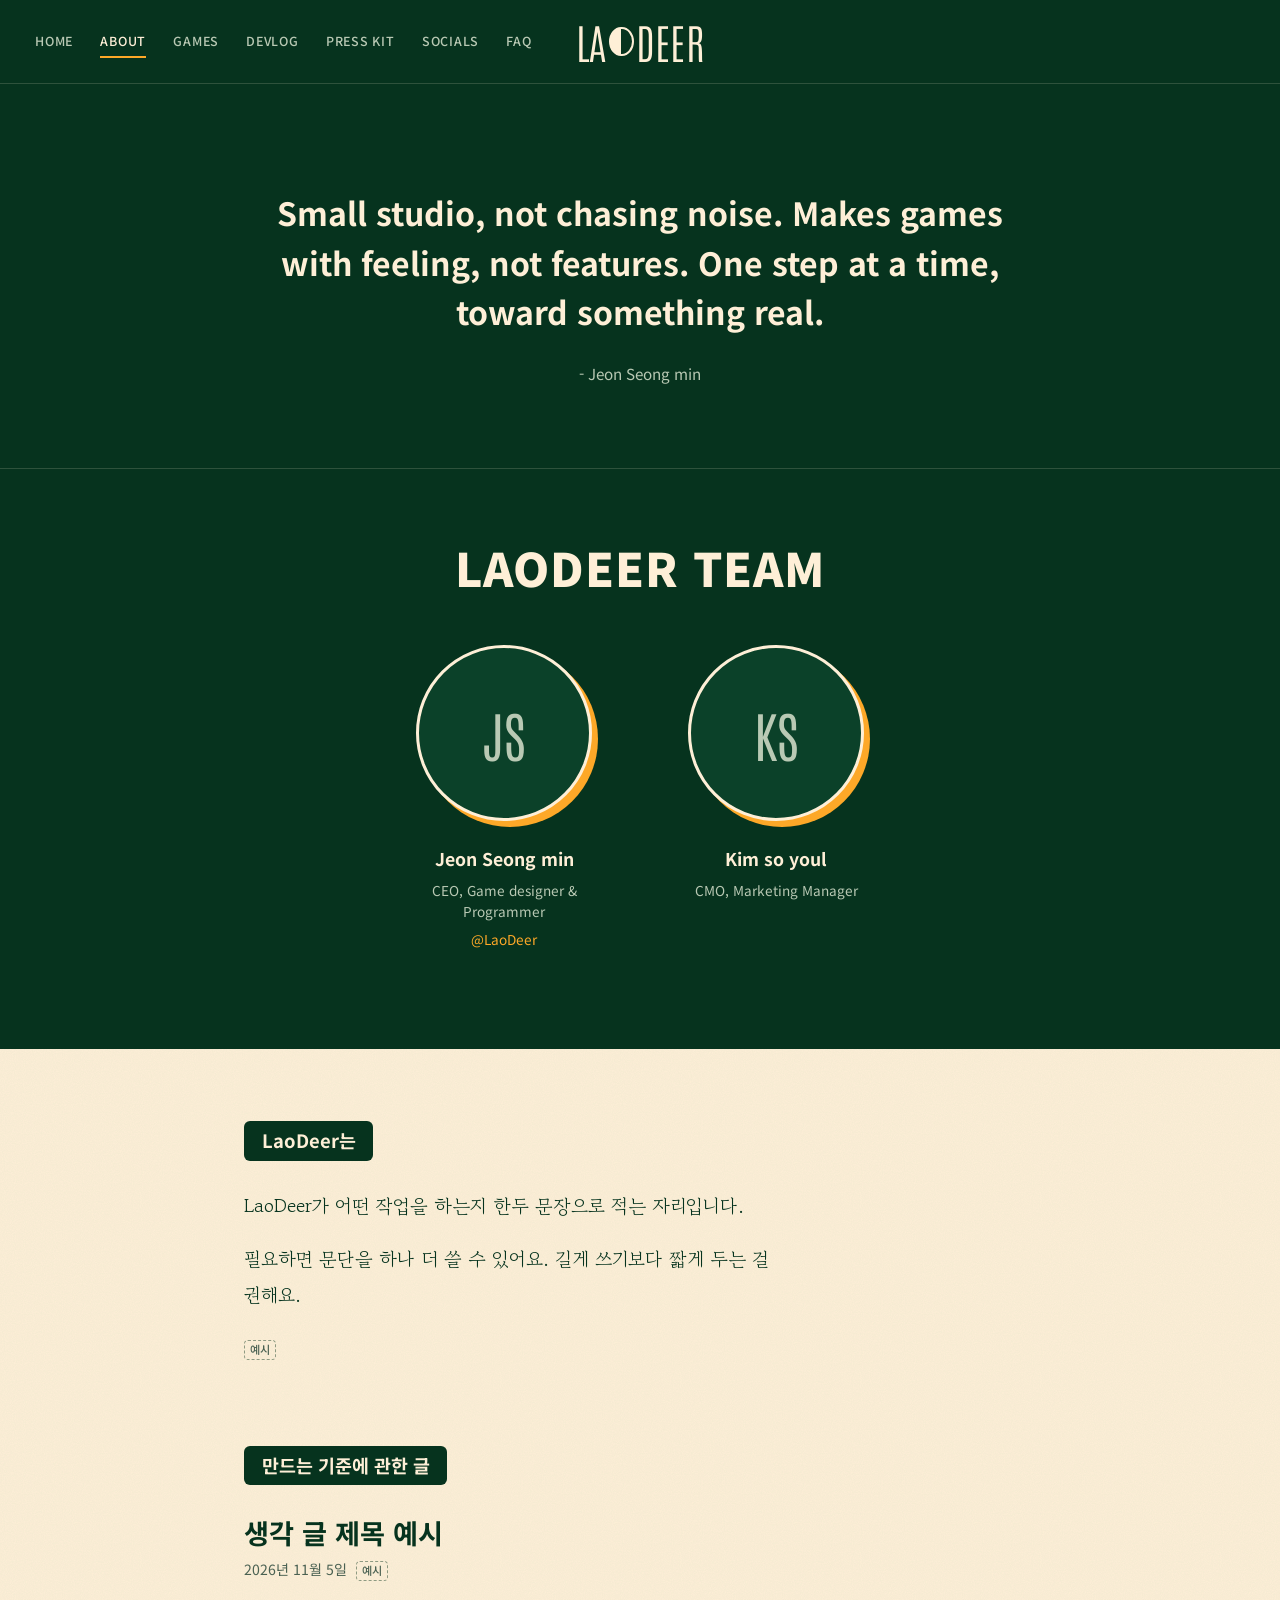
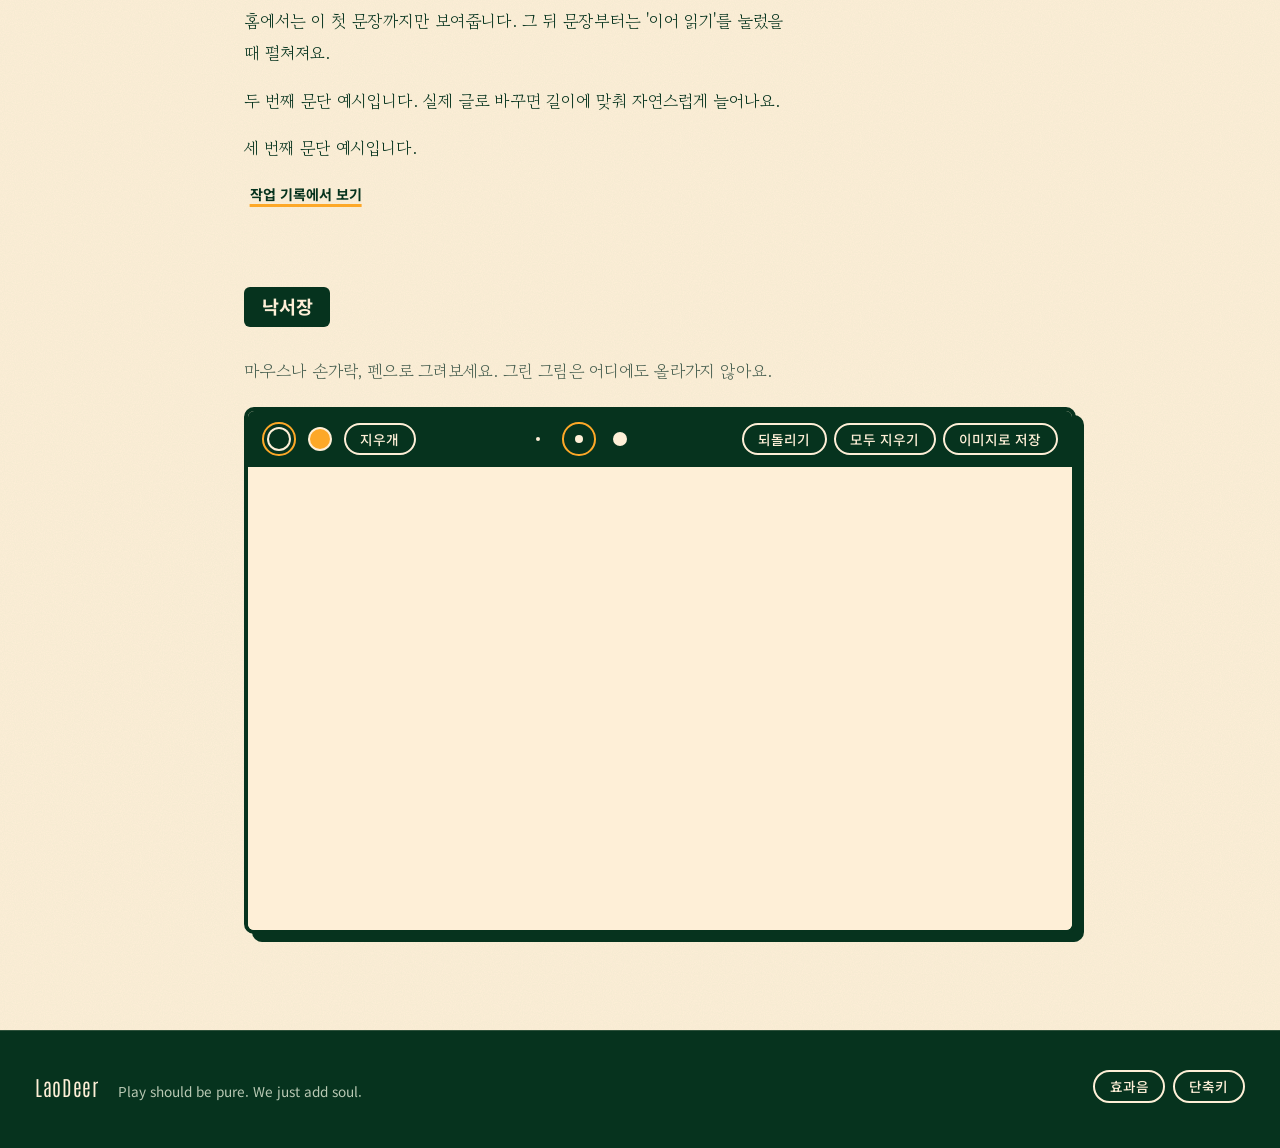
==== about.html @ e7ac34f8 "LaoDeer 사이트 첫 공개 원래 사이트 구조(HOME, ABOUT, GAMES, DEVLOG, PRESS KIT, SOCIALS, FAQ)와 관리 화면(admin.html)을 " ====
<!doctype html>
<html lang="ko">
<head>
  <meta charset="utf-8">
  <meta name="viewport" content="width=device-width, initial-scale=1">
  <title>ABOUT | LaoDeer</title>
  <meta name="description" content="인디게임 스튜디오 LaoDeer. Play should be pure. We just add soul.">
  <meta name="theme-color" content="#06331E">
  <link rel="preconnect" href="https://fonts.googleapis.com">
  <link rel="preconnect" href="https://fonts.gstatic.com" crossorigin>
  <link href="https://fonts.googleapis.com/css2?family=Antonio:wght@200;300&family=Gowun+Batang:wght@400;700&family=Noto+Sans+KR:wght@400;500;700;900&display=swap" rel="stylesheet">
  <link rel="icon" href="assets/favicon.svg" type="image/svg+xml">
  <link rel="stylesheet" href="assets/css/style.css">
</head>
<body data-page="about">
  <a class="skip" href="#main">본문으로 건너뛰기</a>
  <div id="header"></div>
  <main id="main"></main>
  <div id="footer"></div>

  <script src="data/studio.js"></script>
  <script src="data/games.js"></script>
  <script src="data/records.js"></script>
  <script src="assets/js/site.js"></script>
  <script src="assets/js/fx.js"></script>
</body>
</html>
---- assets/css/style.css ----
/*
  LaoDeer
  원래 사이트(laodeer.qshop.ai)의 뼈대: 왼쪽 메뉴, 가운데 로고, 화면 가득한 흐린 게임 장면과 슬로건,
  그 아래 OUR GAMES 세 칸. 어두운 바탕은 팀 색의 초록, 읽는 글은 크림 종이 위에.

  팀 색 세 가지만 씁니다.
    --green  #06331E  어두운 바탕(머리, 첫 화면, 게임), 글씨, 액자
    --amber  #FDA828  유일한 포인트색. 크림 위에서는 글자색으로 쓰지 않음
    --cream  #FEEFD7  종이, 어두운 바탕 위의 글씨
*/
:root {
  --green: #06331E;
  --green-deep: #032015;  /* 초록을 더 어둡게: 첫 화면 아래쪽 그늘 */
  --amber: #FDA828;
  --cream: #FEEFD7;

  --cream-deep: #F6DFB8;
  --ink: var(--green);
  --ink-soft: #4A6152;
  --ink-faint: #8E9A82;
  --line: rgba(6, 51, 30, .16);
  --on-green: var(--cream);
  --on-green-soft: #B9C9B4;
  --on-green-line: rgba(254, 239, 215, .16);

  --display: "Noto Sans KR", "Apple SD Gothic Neo", "Malgun Gothic", sans-serif;
  --serif: "Gowun Batang", "Nanum Myeongjo", serif;
  --logo: "Antonio", "Arial Narrow", sans-serif;

  --margin: 7.5rem;
  --gap: 3rem;
  --text: 35rem;
  --plate: 60rem;
  --wrap: calc(var(--margin) + var(--gap) + var(--plate));
  --side: max(2rem, calc((100% - var(--wrap)) / 2));
  --frame: 4px;
  --radius: 10px;
  --head-h: 5.25rem;
}

*, *::before, *::after { box-sizing: border-box; }
html { -webkit-text-size-adjust: 100%; scroll-padding-top: 1rem; }

body {
  margin: 0;
  background-color: var(--cream);
  background-image: url("data:image/svg+xml,%3Csvg xmlns='http://www.w3.org/2000/svg' width='180' height='180'%3E%3Cfilter id='n'%3E%3CfeTurbulence type='fractalNoise' baseFrequency='.9' numOctaves='2' stitchTiles='stitch'/%3E%3CfeColorMatrix values='0 0 0 0 0.02 0 0 0 0 0.2 0 0 0 0 0.12 0 0 0 .05 0'/%3E%3C/filter%3E%3Crect width='100%25' height='100%25' filter='url(%23n)'/%3E%3C/svg%3E");
  color: var(--ink);
  font-family: var(--serif);
  font-size: 1.0625rem;
  line-height: 1.9;
  word-break: keep-all;
  overflow-wrap: break-word;
  -webkit-font-smoothing: antialiased;
}

img { display: block; }
a { color: inherit; text-decoration-color: var(--amber); text-decoration-thickness: 3px; text-underline-offset: .3em; }
a:hover { text-decoration-color: currentColor; }
:focus-visible { outline: 3px solid var(--amber); outline-offset: 3px; border-radius: 3px; }
button { font: inherit; color: inherit; background: none; border: 0; padding: 0; cursor: pointer; }
p { margin: 0 0 .9em; }
p:last-child { margin-bottom: 0; }
.sr { position: absolute; width: 1px; height: 1px; overflow: hidden; clip: rect(0 0 0 0); white-space: nowrap; }

.skip { position: absolute; left: 1rem; top: -3rem; z-index: 80; background: var(--amber); color: var(--green); padding: .4rem .8rem; font-family: var(--display); }
.skip:focus { top: 1rem; }

.dark { background: var(--green); color: var(--on-green); }

/* ---------- 머리: 왼쪽 메뉴, 가운데 로고 ---------- */

header.site {
  position: relative;
  z-index: 40;
  display: grid;
  grid-template-columns: 1fr auto 1fr;
  align-items: center;
  height: var(--head-h);
  padding: 0 2.2rem;
  background: var(--green);
  color: var(--on-green);
  border-bottom: 1px solid var(--on-green-line);
}
.site-nav { display: flex; gap: 1.7rem; font-family: var(--display); font-size: .78rem; font-weight: 500; letter-spacing: .06em; }
.site-nav a { color: var(--on-green-soft); text-decoration: none; padding: .3rem 0; }
.site-nav a:hover { color: var(--cream); }
.site-nav a[aria-current="page"] { color: var(--cream); box-shadow: inset 0 -2px 0 var(--amber); }

.mark {
  grid-column: 2;
  display: inline-flex;
  align-items: center;
  font-family: var(--logo);
  font-weight: 200;
  font-size: 2.6rem;
  line-height: 1;
  letter-spacing: .01em;
  color: var(--cream);
  text-decoration: none;
}
.mark:hover { color: var(--cream); }
.mark span { display: inline-block; }
.mark .moon {
  width: .6em;
  height: .72em;
  margin: 0 .05em;
  border: .07em solid currentColor;
  border-radius: 50%;
  background: linear-gradient(90deg, currentColor 50%, transparent 50%);
}
.mark-img { height: 3rem; width: auto; }
.menu-btn { display: none; }

/* ---------- 첫 화면 ---------- */

.hero {
  position: relative;
  display: grid;
  place-items: center;
  min-height: max(32rem, calc(100svh - var(--head-h)));
  overflow: hidden;
  background: var(--green);
  color: var(--cream);
  text-align: center;
  isolation: isolate;
}
.hero-bg { position: absolute; inset: -4%; z-index: -2; }
.hero-bg img {
  width: 100%;
  height: 100%;
  object-fit: cover;
  filter: blur(6px) brightness(.6) saturate(.85);
  transform: translate3d(var(--px, 0), var(--py, 0), 0) scale(1.04);
  will-change: transform;
}
.hero::after {
  content: "";
  position: absolute;
  inset: 0;
  z-index: -1;
  background: linear-gradient(180deg, rgba(6, 51, 30, .25) 0%, rgba(6, 51, 30, 0) 40%, var(--green) 100%);
}
.hero-text { padding: 0 1.5rem; max-width: 60rem; }
.slogan-en {
  margin: 0 0 1rem;
  font-family: var(--display);
  font-weight: 700;
  font-size: clamp(1.45rem, 2.5vw, 2.25rem);
  line-height: 1.3;
  letter-spacing: -.01em;
  text-shadow: 0 2px 24px rgba(3, 32, 21, .6);
}
.slogan-ko { margin: 0; font-family: var(--display); font-weight: 500; font-size: clamp(.92rem, 1.2vw, 1.05rem); color: var(--cream); opacity: .9; }
.hero-cue {
  position: absolute;
  bottom: 1.8rem;
  left: 50%;
  width: 2.4rem;
  height: 3.4rem;
  margin-left: -1.2rem;
  display: grid;
  place-items: center;
}
.hero-cue span { display: block; width: 2px; height: 2.4rem; background: linear-gradient(var(--cream), transparent); transform-origin: top; }

@media (prefers-reduced-motion: no-preference) {
  .hero .slogan-en { animation: rise 1.1s cubic-bezier(.2, .8, .2, 1) .25s both; }
  .hero .slogan-ko { animation: rise 1.1s cubic-bezier(.2, .8, .2, 1) .55s both; }
  .hero-bg img { animation: focus-in 1.6s ease-out both; }
  .hero-cue span { animation: drip 2.2s ease-in-out 1.6s infinite; }
}
@keyframes rise { from { opacity: 0; transform: translateY(14px); } to { opacity: 1; transform: none; } }
@keyframes focus-in { from { filter: blur(18px) brightness(.35) saturate(.85); } to { filter: blur(6px) brightness(.6) saturate(.85); } }
@keyframes drip { 0% { transform: scaleY(0); opacity: 1; } 60% { transform: scaleY(1); opacity: 1; } 100% { transform: scaleY(1); opacity: 0; } }

/* ---------- OUR GAMES ---------- */

.ourgames { padding: 5rem var(--side) 7rem; }
.ourgames.full { min-height: calc(100svh - var(--head-h) - 7rem); padding-top: 4rem; }
.big-title {
  margin: 0 0 3.2rem;
  font-family: var(--display);
  font-weight: 900;
  font-size: clamp(2rem, 3.6vw, 2.9rem);
  line-height: 1.15;
  letter-spacing: .02em;
  text-align: center;
}
.cards {
  list-style: none;
  margin: 0 auto;
  padding: 0;
  max-width: 72rem;
  display: grid;
  grid-template-columns: repeat(3, minmax(0, 1fr));
  gap: 3.5rem 2.2rem;
}
.card { text-align: center; display: flex; flex-direction: column; align-items: center; }
.card-link { display: block; width: 100%; color: inherit; text-decoration: none; }
.card-art {
  display: block;
  position: relative;
  width: 100%;
  aspect-ratio: 16 / 9;
  border-radius: 16px;
  overflow: hidden;
  background: #0B4129;
  box-shadow: 0 0 0 0 var(--amber);
  transition: box-shadow .25s ease;
}
.card-art img { width: 100%; height: 100%; object-fit: cover; }
.card-link:hover .card-art, .card-link:focus-visible .card-art { box-shadow: 7px 7px 0 0 var(--amber); }
.card-link:focus-visible { outline: none; }
.card-title {
  display: block;
  margin-top: 1rem;
  font-family: var(--display);
  font-weight: 500;
  font-size: 1.15rem;
  line-height: 1.4;
}
.card-intro { margin: .6rem 0 0; max-width: 24rem; font-family: var(--display); font-size: .84rem; line-height: 1.7; color: var(--on-green-soft); }
.card-status { margin: .5rem 0 0; font-family: var(--display); font-size: .8rem; color: var(--amber); }
.more-btn {
  display: inline-block;
  margin-top: 1.2rem;
  padding: .55rem 3.2rem;
  border: 1px solid var(--cream);
  font-family: var(--display);
  font-size: .85rem;
  color: var(--cream);
  text-decoration: none;
  transition: background .2s, color .2s;
}
.more-btn:hover { background: var(--cream); color: var(--green); }
.card .ex { margin: .8rem 0 0; color: var(--on-green-soft); border-color: var(--on-green-soft); }

.soon-art {
  background:
    linear-gradient(135deg, rgba(254, 239, 215, .1) 0 25%, transparent 25% 50%, rgba(254, 239, 215, .06) 50% 75%, transparent 75%) 0 0 / 120px 120px,
    linear-gradient(160deg, #0F4A2F, #08311F 60%, #0D4129);
}
.soon-shine {
  position: absolute;
  inset: 0;
  background: linear-gradient(110deg, transparent 35%, rgba(254, 239, 215, .14) 50%, transparent 65%);
  transform: translateX(-100%);
}
@media (prefers-reduced-motion: no-preference) {
  .soon-shine { animation: shine 4.5s ease-in-out infinite; }
  .card.soon:nth-child(3n) .soon-shine { animation-delay: 1.4s; }
}
@keyframes shine { 0%, 55% { transform: translateX(-100%); } 100% { transform: translateX(100%); } }
.card.soon .card-title { color: var(--on-green-soft); }

/* ---------- 페이지 머리 띠 ---------- */

.phead { padding: 4.2rem var(--side) 3.6rem; text-align: center; }
.phead .big-title { margin-bottom: .6rem; }
.phead-ko { margin: 0; font-family: var(--display); font-size: .95rem; color: var(--on-green-soft); text-align: center; }

/* ---------- 본문 틀 (크림) ---------- */

.page { padding: 0 var(--side) 6rem; }
.recent { padding-top: 4.5rem; }
.recent-more { margin-left: calc(var(--margin) + var(--gap)); }
.btn {
  display: inline-block;
  padding: .7rem 1.6rem .65rem;
  border: 2px solid var(--green);
  border-radius: 999px;
  background: var(--amber);
  color: var(--green);
  box-shadow: 4px 4px 0 var(--green);
  font-family: var(--display);
  font-weight: 700;
  font-size: .95rem;
  line-height: 1.3;
  text-decoration: none;
  transition: transform .15s, box-shadow .15s;
}
.btn:hover { transform: translate(-2px, -2px); box-shadow: 6px 6px 0 var(--green); }
.btn:active { transform: translate(2px, 2px); box-shadow: 1px 1px 0 var(--green); }

.band {
  display: inline-block;
  margin: 0 0 1.8rem calc(var(--margin) + var(--gap));
  padding: .45rem 1.1rem .4rem;
  border-radius: 6px;
  background: var(--green);
  color: var(--cream);
  font-family: var(--display);
  font-size: 1.15rem;
  font-weight: 700;
  line-height: 1.4;
}

.filters {
  display: flex;
  gap: .5rem;
  flex-wrap: wrap;
  margin: 3rem 0 3.4rem calc(var(--margin) + var(--gap));
  font-family: var(--display);
  font-size: .92rem;
  font-weight: 500;
}
.filters button { padding: .35rem 1rem .3rem; border: 2px solid var(--green); border-radius: 999px; line-height: 1.5; }
.filters button:hover { background: var(--cream-deep); }
.filters button[aria-pressed="true"] { background: var(--amber); }

.month {
  width: var(--margin);
  margin: 0 0 1.4rem;
  text-align: right;
  font-family: var(--display);
  font-size: .9rem;
  font-weight: 700;
}
.month:not(:first-child) { margin-top: 2rem; }

/* ---------- 기록 한 개 ---------- */

.entry {
  display: grid;
  grid-template-columns: var(--margin) minmax(0, 1fr);
  column-gap: var(--gap);
  margin-bottom: 5.5rem;
}
.entry > .body { grid-column: 2; grid-row: 1; max-width: var(--text); }
.entry > .meta { grid-column: 1; grid-row: 1; position: sticky; top: 1.2rem; align-self: start; }
.entry.drawing > .body { max-width: var(--plate); }
.entry.drawing { margin-bottom: 6.5rem; }

.meta {
  display: flex;
  flex-direction: column;
  align-items: flex-end;
  gap: .35rem;
  padding-top: .2rem;
  font-family: var(--display);
  font-size: .85rem;
  font-weight: 500;
  line-height: 1.4;
  text-align: right;
}
.meta time { font-variant-numeric: tabular-nums; }
.meta .kind { padding: .1rem .55rem; border-radius: 4px; background: var(--cream-deep); font-size: .76rem; color: var(--green); }
.entry.drawing .meta .kind { background: var(--amber); }

.ex {
  display: inline-block;
  margin-left: .5em;
  padding: 0 .45em;
  border: 1.5px dashed var(--ink-faint);
  border-radius: 4px;
  font-family: var(--display);
  font-size: .7rem;
  font-weight: 500;
  line-height: 1.6;
  color: var(--ink-soft);
  vertical-align: middle;
  letter-spacing: 0;
}
.meta .ex { margin: 0; }

.plate img, .shot img {
  border: var(--frame) solid var(--green);
  border-radius: var(--radius);
  background: var(--cream-deep);
  box-shadow: 6px 6px 0 var(--green);
}
.plate { margin: 0; }
.plate img { max-width: calc(100% - 6px); max-height: 88vh; width: auto; height: auto; }
.plate figcaption { max-width: var(--text); margin-top: 1.3rem; font-size: 1rem; line-height: 1.8; }

.entry h3 { margin: 0 0 .8rem; font-family: var(--display); font-size: 1.4rem; font-weight: 700; line-height: 1.45; }
.shot { margin: 0 0 1.5rem; }
.shot img { width: calc(100% - 6px); height: auto; }
.entry.devlog > .body { max-width: 44rem; }
.entry.devlog .body > p, .entry.devlog .body > ul, .entry.devlog .body > .list-head { max-width: var(--text); }

.list-head { margin: 1.2rem 0 .35rem; font-family: var(--display); font-weight: 700; font-size: .9rem; }
.changes { list-style: none; margin: 0 0 .9em; padding: 0; }
.changes li { position: relative; padding-left: 1.3rem; }
.changes li::before {
  content: "";
  position: absolute;
  left: .1rem;
  top: .72em;
  width: .5rem;
  height: .5rem;
  border-radius: 50%;
  background: var(--amber);
  box-shadow: 0 0 0 1.5px var(--green);
}

.entry.thought .lede { margin-bottom: .7rem; }
.entry.thought.short .body { font-size: 1.15rem; line-height: 1.95; padding-left: 1.1rem; border-left: 4px solid var(--amber); }
.read {
  font-family: var(--display);
  font-weight: 700;
  font-size: .9rem;
  text-decoration: underline;
  text-decoration-color: var(--amber);
  text-decoration-thickness: 3px;
  text-underline-offset: .3em;
}
.more { margin: .2rem 0 1rem; }

.rel { margin-top: 1rem; font-family: var(--display); font-size: .88rem; color: var(--ink-soft); }
.rel a { margin-left: .4em; color: var(--green); font-weight: 700; }

.empty { margin-left: calc(var(--margin) + var(--gap)); color: var(--ink-soft); }
.dark .empty { margin-left: 0; text-align: center; color: var(--on-green-soft); }

/* ---------- 게임 상세 ---------- */

.stage { padding: 2.6rem var(--side) 4.5rem; background: var(--green); color: var(--on-green); }
.back { margin: 0 0 1.4rem; font-family: var(--display); font-size: .9rem; }
.back a { color: var(--on-green-soft); text-decoration: none; }
.back a::before { content: "‹ "; }
.back a:hover { color: var(--cream); }
.key { margin: 0; }
.key img { width: 100%; height: auto; border-radius: 16px; box-shadow: 8px 8px 0 var(--amber); }
.game-text { max-width: calc(var(--margin) + var(--gap) + var(--text) + 4rem); padding-left: calc(var(--margin) + var(--gap)); margin-top: 2.8rem; }
.game-text h1 { margin: 0 0 .9rem; font-family: var(--display); font-weight: 900; font-size: 3rem; line-height: 1.15; color: var(--cream); }
.game-text .ex { font-size: .75rem; color: var(--on-green-soft); border-color: var(--on-green-soft); }
.intro { font-size: 1.12rem; line-height: 1.85; max-width: var(--text); }
.facts { display: flex; gap: 1.2rem 2.8rem; flex-wrap: wrap; margin: 2rem 0 0; }
.facts dt { font-family: var(--display); font-size: .8rem; font-weight: 700; color: var(--amber); }
.facts dd { margin: 0; font-family: var(--display); }
.stores { display: flex; gap: .8rem; flex-wrap: wrap; margin-top: 2.2rem; }
.store {
  display: inline-block;
  padding: .6rem 1.4rem .55rem;
  border: 2px solid var(--amber);
  border-radius: 999px;
  background: var(--amber);
  color: var(--green);
  font-family: var(--display);
  font-weight: 700;
  font-size: .95rem;
  line-height: 1.4;
  text-decoration: none;
}
.store:hover { background: var(--cream); border-color: var(--cream); }
.store.ghost { background: transparent; color: var(--cream); border-color: var(--cream); }
.store.ghost:hover { background: var(--cream); color: var(--green); }
.game-records { padding-top: 4rem; }
.game-records .filters { margin-top: 0; }

/* ---------- ABOUT ---------- */

.statement { padding: 6.5rem var(--side) 5rem; border-bottom: 1px solid var(--on-green-line); }
.statement blockquote { margin: 0 auto; max-width: 46rem; text-align: center; }
.statement p {
  margin: 0;
  font-family: var(--display);
  font-weight: 700;
  font-size: clamp(1.35rem, 2.6vw, 2rem);
  line-height: 1.55;
}
.statement footer { margin-top: 1.4rem; font-family: var(--display); font-size: .95rem; color: var(--on-green-soft); }
.statement footer::before { content: "- "; }
.team-sec { padding: 4.5rem var(--side) 6rem; }
.team {
  list-style: none;
  margin: 0 auto;
  padding: 0;
  max-width: 60rem;
  display: flex;
  flex-wrap: wrap;
  justify-content: center;
  gap: 3rem 4rem;
}
.member { display: flex; flex-direction: column; align-items: center; text-align: center; width: 13rem; font-family: var(--display); }
.member-photo {
  display: grid;
  place-items: center;
  width: 11rem;
  height: 11rem;
  border-radius: 50%;
  overflow: hidden;
  background: #0B4129;
  border: 3px solid var(--cream);
  box-shadow: 6px 6px 0 var(--amber);
  margin-bottom: 1.3rem;
}
.member-photo img { width: 100%; height: 100%; object-fit: cover; }
.initials { font-family: var(--logo); font-weight: 300; font-size: 3.4rem; color: var(--on-green-soft); }
.member-name { font-weight: 700; font-size: 1.1rem; }
.member-role { margin-top: .3rem; font-size: .85rem; color: var(--on-green-soft); line-height: 1.5; }
.member-handle { margin-top: .4rem; font-size: .85rem; color: var(--amber); }

.about { padding-top: 4.5rem; }
.about-intro, .essay, .pad-hint, .pad { margin-left: calc(var(--margin) + var(--gap)); }
.about-intro { max-width: var(--text); font-size: 1.2rem; line-height: 1.85; }
.ex-line { margin-top: .6rem; }
.ex-line .ex { margin: 0; }
.about-essay, .about-pad { margin-top: 5rem; }
.essay { max-width: var(--text); }
.essay h3 { margin: 0 0 .3rem; font-family: var(--display); font-weight: 700; font-size: 1.7rem; line-height: 1.35; }
.essay-date { font-family: var(--display); font-size: .88rem; color: var(--ink-soft); margin-bottom: 1.4rem; }
.essay-date .ex { margin-left: .8em; }

.pad-hint { max-width: var(--text); color: var(--ink-soft); margin-bottom: 1.2rem; }
.pad { max-width: 52rem; border: var(--frame) solid var(--green); border-radius: var(--radius); box-shadow: 8px 8px 0 var(--green); overflow: hidden; background: var(--cream); }
.pad-tools { display: flex; flex-wrap: wrap; justify-content: space-between; gap: .6rem 1.4rem; padding: .7rem .9rem; background: var(--green); }
.pad-group { display: flex; align-items: center; gap: .45rem; flex-wrap: wrap; }
.pad canvas { display: block; width: 100%; aspect-ratio: 16 / 9; touch-action: none; cursor: crosshair; }
.swatch, .dot { display: inline-grid; place-items: center; width: 2.1rem; height: 2.1rem; border-radius: 50%; border: 2px solid transparent; }
.swatch i, .dot i { display: block; border-radius: 50%; }
.swatch i { width: 1.25rem; height: 1.25rem; box-shadow: 0 0 0 2px var(--cream); }
.dot i { background: var(--cream); }
.swatch[aria-pressed="true"], .dot[aria-pressed="true"] { border-color: var(--amber); }

/* ---------- PRESS KIT ---------- */

.press-head { padding: 4rem var(--side) 4rem; text-align: center; }
.press-head .big-title { margin-bottom: .4rem; }
.press-key { margin: 2.6rem auto 0; max-width: 64rem; }
.press-key .zoom { width: 100%; }
.press-key img { width: 100%; height: auto; border-radius: 16px; }
.press-cols {
  display: grid;
  grid-template-columns: minmax(0, 1.4fr) minmax(16rem, 1fr);
  gap: 3rem 4rem;
  padding-top: 4rem;
  max-width: calc(64rem + 2 * var(--side));
  margin: 0 auto;
}
.press-desc h2, .factsheet h2 { margin: 0 0 1rem; font-family: var(--display); font-weight: 900; font-size: 1.4rem; letter-spacing: .02em; }
.press-desc h3 { margin: 2.4rem 0 1rem; font-family: var(--display); font-weight: 700; font-size: 1.05rem; }
.press-shots { list-style: none; margin: 0; padding: 0; display: grid; grid-template-columns: repeat(3, 1fr); gap: .8rem; }
.press-shots .zoom { width: 100%; }
.press-shots img { width: 100%; aspect-ratio: 1; object-fit: cover; border-radius: 8px; border: 2px solid var(--green); }
.factsheet { padding: 1.6rem 1.8rem; border: var(--frame) solid var(--green); border-radius: var(--radius); box-shadow: 8px 8px 0 var(--green); align-self: start; background: #FFF6E4; }
.factsheet dl { margin: 0; }
.factsheet dl div { padding: .65rem 0; border-top: 1px solid var(--line); }
.factsheet dl div:first-child { border-top: 0; padding-top: 0; }
.factsheet dt { font-family: var(--display); font-weight: 700; font-size: .82rem; }
.factsheet dd { margin: 0; font-family: var(--display); color: var(--ink-soft); }
.press-studio { padding: 5rem var(--side) 5.5rem; text-align: center; }
.press-studio p { max-width: 40rem; margin: 0 auto 1rem; font-family: var(--display); font-size: 1.05rem; }
.press-studio .big-title { margin-bottom: 1.6rem; }
.press-contact { color: var(--amber); }

/* ---------- SOCIALS ---------- */

.socials { list-style: none; margin: 4rem auto 0; padding: 0; max-width: 44rem; display: grid; gap: 1.1rem; }
.social {
  display: flex;
  align-items: center;
  gap: 1rem;
  padding: 1.3rem 1.6rem;
  border: var(--frame) solid var(--green);
  border-radius: var(--radius);
  background: #FFF6E4;
  box-shadow: 6px 6px 0 var(--green);
  text-decoration: none;
  font-family: var(--display);
  transition: transform .15s, box-shadow .15s, background .15s;
}
.social:hover { transform: translate(-3px, -3px); box-shadow: 9px 9px 0 var(--green); background: var(--amber); }
.social-label { font-weight: 900; font-size: 1.25rem; }
.social-handle { margin-left: auto; color: var(--ink-soft); }
.social:hover .social-handle { color: var(--green); }
.social .ex { margin: 0; }

/* ---------- FAQ ---------- */

.faq { max-width: 46rem; margin: 4rem auto 0; display: grid; gap: .9rem; }
.qa { border: var(--frame) solid var(--green); border-radius: var(--radius); background: #FFF6E4; overflow: hidden; }
.qa summary {
  display: flex;
  align-items: center;
  gap: .8rem;
  padding: 1.1rem 1.4rem;
  font-family: var(--display);
  font-weight: 700;
  font-size: 1.05rem;
  cursor: pointer;
  list-style: none;
}
.qa summary::-webkit-details-marker { display: none; }
.qa summary span { flex: 1; }
.qa summary .ex { flex: none; }
.qa summary i { position: relative; width: 1.1rem; height: 1.1rem; flex: none; }
.qa summary i::before, .qa summary i::after { content: ""; position: absolute; left: 0; right: 0; top: 50%; height: 3px; margin-top: -1.5px; background: var(--green); border-radius: 2px; transition: transform .25s; }
.qa summary i::after { transform: rotate(90deg); }
.qa[open] summary i::after { transform: rotate(0deg); }
.qa[open] summary { background: var(--amber); }
.qa-a { padding: 1rem 1.4rem 1.3rem; border-top: 2px solid var(--green); }

/* ---------- 발 ---------- */

footer.site {
  display: flex;
  flex-wrap: wrap;
  align-items: center;
  justify-content: space-between;
  gap: 1rem 2rem;
  padding: 2.2rem 2.2rem 2.6rem;
  background: var(--green);
  color: var(--on-green-soft);
  border-top: 1px solid var(--on-green-line);
  font-family: var(--display);
  font-size: .85rem;
}
.foot-brand { display: flex; flex-wrap: wrap; align-items: baseline; gap: .4rem 1.2rem; }
.foot-mark { font-family: var(--logo); font-weight: 300; font-size: 1.3rem; color: var(--cream); letter-spacing: .03em; }
.foot-tools { display: flex; gap: .5rem; }
@media (hover: none) and (pointer: coarse) { #help-open { display: none; } }

/* ---------- 칩 ---------- */

.chip { padding: .28rem .9rem .24rem; border: 2px solid currentColor; border-radius: 999px; font-family: var(--display); font-weight: 500; font-size: .85rem; line-height: 1.5; }
.pad-tools .chip, footer.site .chip { color: var(--cream); }
.chip:hover { background: rgba(254, 239, 215, .12); }
.chip[aria-pressed="true"] { background: var(--amber); border-color: var(--amber); color: var(--green); }

/* ---------- 로고 글자 ---------- */

@keyframes hop {
  0%, 100% { transform: translateY(0); }
  35% { transform: translateY(-.22em) rotate(-6deg); }
  60% { transform: translateY(.03em); }
}
@media (prefers-reduced-motion: no-preference) {
  .mark:hover span, .mark:focus-visible span { animation: hop .5s ease calc(var(--i) * 45ms) both; }
  .mark:hover .moon, .mark:focus-visible .moon { animation: spin .7s ease calc(var(--i) * 45ms) both; }
  .secret .mark span { animation: hop .5s ease calc(var(--i) * 45ms) 6 both; }
}
@keyframes spin { to { transform: rotate(360deg); } }

/* ---------- 크게 보기, 기울이기 ---------- */

.zoom { display: block; max-width: 100%; cursor: zoom-in; text-align: left; }
.zoom img { transition: transform .2s ease, box-shadow .2s ease; }
.plate .zoom:hover img, .shot .zoom:hover img, .plate .zoom:focus-visible img, .shot .zoom:focus-visible img { transform: translate(-3px, -3px); box-shadow: 9px 9px 0 var(--amber); }
.zoom:focus-visible { outline: none; }
.zoom:focus-visible img { outline: 3px solid var(--amber); outline-offset: 3px; }

.tilt { display: block; position: relative; transition: transform .4s cubic-bezier(.2, .8, .2, 1); will-change: transform; }
.tilt.tilting { transition: transform .08s linear; }
.glare {
  position: absolute;
  inset: 0;
  border-radius: inherit;
  background: radial-gradient(circle at var(--gx, 50%) var(--gy, 50%), rgba(255, 249, 235, .4), rgba(255, 249, 235, 0) 55%);
  opacity: 0;
  transition: opacity .3s;
  pointer-events: none;
}
.tilting .glare { opacity: 1; }
.key .tilt { border-radius: 16px; }

/* ---------- 고른 기록 (J/K) ---------- */

.entry:focus { outline: none; }
.entry:focus .meta time { background: var(--amber); border-radius: 4px; padding: 0 .35rem; }
.entry:focus .meta time::before { content: ""; display: inline-block; margin-right: .35rem; border-left: 7px solid var(--green); border-top: 5px solid transparent; border-bottom: 5px solid transparent; }

::view-transition-old(root), ::view-transition-new(root) { animation-duration: .22s; }

/* ---------- 그림 크게 보기 ---------- */

html.viewing, html.menu-open { overflow: hidden; }
.viewer { width: 100vw; height: 100dvh; max-width: none; max-height: none; margin: 0; padding: 0; border: 0; background: var(--green); color: var(--cream); display: grid; grid-template-rows: 1fr auto; }
.viewer:not([open]) { display: none; }
.viewer::backdrop { background: transparent; }
.v-stage { display: grid; place-items: center; overflow: hidden; touch-action: none; cursor: zoom-in; min-height: 0; }
.v-stage.zoomed { cursor: grab; }
.v-stage.zoomed:active { cursor: grabbing; }
.v-stage img { max-width: 92vw; max-height: calc(100dvh - 8rem); transform-origin: center; transition: transform .12s ease-out; user-select: none; -webkit-user-drag: none; border-radius: 6px; }
.v-bar { display: grid; grid-template-columns: 1fr auto auto; align-items: center; gap: 1rem 1.6rem; padding: 1rem max(1rem, calc((100% - var(--wrap)) / 2)) 1.3rem; }
.v-cap { margin: 0; font-size: .98rem; }
.v-count { margin: 0; font-family: var(--display); color: var(--on-green-soft); font-variant-numeric: tabular-nums; }
.v-btns { display: flex; gap: .4rem; }
.v-btns button { min-width: 2.6rem; padding: .3rem .8rem .25rem; border: 2px solid var(--cream); border-radius: 999px; font-family: var(--display); font-weight: 500; color: var(--cream); }
.v-btns button:hover { background: rgba(254, 239, 215, .12); }
.v-btns .v-close { background: var(--amber); border-color: var(--amber); color: var(--green); }

/* ---------- 단축키 도움말 ---------- */

.help { width: min(26rem, calc(100vw - 2rem)); padding: 1.6rem 1.8rem; border: var(--frame) solid var(--green); border-radius: var(--radius); background: var(--cream); color: var(--green); box-shadow: 8px 8px 0 var(--amber); }
.help::backdrop { background: rgba(6, 51, 30, .55); }
.help h2 { margin: 0 0 1rem; font-family: var(--display); font-weight: 900; font-size: 1.4rem; }
.help dl { margin: 0 0 1.3rem; }
.help dl div { display: grid; grid-template-columns: 7rem 1fr; gap: 1rem; padding: .3rem 0; }
.help dd { margin: 0; }
kbd { display: inline-block; min-width: 1.7em; padding: 0 .4em; border: 2px solid var(--green); border-bottom-width: 4px; border-radius: 6px; font-family: var(--display); font-weight: 700; font-size: .8rem; text-align: center; line-height: 1.7; }
.help .chip { color: var(--green); }

/* ---------- 알림, 숨은 커맨드 ---------- */

.toast { position: fixed; left: 50%; bottom: 1.4rem; z-index: 60; padding: .55rem 1.2rem .5rem; border-radius: 999px; background: var(--green); color: var(--cream); box-shadow: 0 0 0 3px var(--amber); font-family: var(--display); font-weight: 500; transform: translate(-50%, 160%); opacity: 0; transition: transform .3s cubic-bezier(.2, .9, .3, 1.3), opacity .2s; pointer-events: none; }
.toast.on { transform: translate(-50%, 0); opacity: 1; }
.leaves { position: fixed; inset: 0; width: 100vw; height: 100vh; z-index: 55; pointer-events: none; }

/* ---------- 중간 화면 ---------- */

@media (max-width: 1000px) {
  .cards { grid-template-columns: repeat(2, minmax(0, 1fr)); }
  .site-nav { gap: 1.1rem; font-size: .72rem; }
  .press-cols { grid-template-columns: 1fr; }
}

/* ---------- 좁은 화면: 가운데 로고 + 메뉴 버튼 ---------- */

@media (max-width: 860px) {
  :root { --head-h: 4.4rem; }
  header.site { grid-template-columns: 3rem 1fr 3rem; padding: 0 1rem; }
  .mark { grid-column: 2; justify-self: center; font-size: 2.1rem; }
  .menu-btn {
    grid-column: 3;
    grid-row: 1;
    justify-self: end;
    position: relative;
    z-index: 2;
    display: grid;
    align-content: center;
    gap: 7px;
    width: 2.75rem;
    height: 2.75rem;
  }
  .menu-btn span { display: block; height: 1.5px; background: var(--cream); transition: transform .3s, opacity .2s; }
  .menu-open .menu-btn span:nth-child(1) { transform: translateY(8.5px) rotate(45deg); }
  .menu-open .menu-btn span:nth-child(2) { opacity: 0; }
  .menu-open .menu-btn span:nth-child(3) { transform: translateY(-8.5px) rotate(-45deg); }
  .site-nav {
    position: fixed;
    inset: 0;
    z-index: 1;
    flex-direction: column;
    justify-content: center;
    align-items: center;
    gap: 1.3rem;
    background: var(--green);
    font-size: 1.6rem;
    font-weight: 700;
    letter-spacing: .04em;
    opacity: 0;
    visibility: hidden;
    transition: opacity .25s, visibility 0s .25s;
  }
  .menu-open .site-nav { opacity: 1; visibility: visible; transition: opacity .25s; }
  .site-nav a { opacity: 0; transform: translateY(10px); transition: opacity .3s, transform .3s; }
  .menu-open .site-nav a { opacity: 1; transform: none; }
  .menu-open .site-nav a:nth-child(2) { transition-delay: .03s; }
  .menu-open .site-nav a:nth-child(3) { transition-delay: .06s; }
  .menu-open .site-nav a:nth-child(4) { transition-delay: .09s; }
  .menu-open .site-nav a:nth-child(5) { transition-delay: .12s; }
  .menu-open .site-nav a:nth-child(6) { transition-delay: .15s; }
  .menu-open .site-nav a:nth-child(7) { transition-delay: .18s; }
  .menu-open .mark { position: relative; z-index: 2; }
}

@media (max-width: 760px) {
  :root { --side: 1rem; --frame: 3px; --radius: 8px; }
  body { font-size: 1rem; }
  .hero { min-height: calc(88svh - var(--head-h)); }
  .ourgames { padding: 3.5rem 1.5rem 4.5rem; }
  .cards { grid-template-columns: 1fr; gap: 3rem; }
  .big-title { margin-bottom: 2.2rem; }
  .phead { padding: 3rem 1rem 2.6rem; }

  .filters, .empty, .band, .recent-more, .about-intro, .essay, .pad-hint, .pad { margin-left: 0; }
  .filters { margin-top: 2rem; margin-bottom: 2.2rem; }
  .recent { padding-top: 3rem; }

  .month { width: auto; text-align: left; margin-bottom: 1rem; }
  .month:not(:first-child) { margin-top: 1rem; }
  .entry { display: flex; flex-direction: column; margin-bottom: 3.6rem; }
  .entry.drawing { margin-bottom: 4rem; }
  .entry > .meta { position: static; }
  .meta { flex-direction: row; align-items: center; gap: .6rem; padding-top: 0; text-align: left; }
  .entry:not(.drawing) > .meta { order: -1; margin-bottom: .6rem; }
  .entry.drawing > .meta { margin-top: .6rem; }
  .plate img { max-height: none; width: calc(100% - 6px); }
  .plate figcaption { margin-top: 1rem; }

  .stage { padding-top: 1.5rem; padding-bottom: 3rem; }
  .key img { box-shadow: 5px 5px 0 var(--amber); width: calc(100% - 5px); }
  .game-text { padding-left: 0; margin-top: 2rem; }
  .game-text h1 { font-size: 2.2rem; }
  .facts { gap: 1rem 2rem; }
  .game-records { padding-top: 3rem; }

  .statement { padding: 4rem 1.2rem 3.5rem; }
  .team-sec { padding: 3.5rem 1rem 4rem; }
  .member-photo { width: 9rem; height: 9rem; }
  .about { padding-top: 3rem; }
  .about-intro { font-size: 1.08rem; }
  .about-essay, .about-pad { margin-top: 4rem; }
  .pad { box-shadow: 5px 5px 0 var(--green); }
  .pad canvas { aspect-ratio: 4 / 3; }

  .press-head { padding: 3rem 1rem; }
  .press-cols { padding-top: 3rem; }
  .press-shots { grid-template-columns: repeat(2, 1fr); }
  .social { padding: 1.1rem 1.2rem; flex-wrap: wrap; }
  .social-handle { margin-left: 0; width: 100%; }
  .socials, .faq { margin-top: 2.6rem; }

  .v-bar { grid-template-columns: 1fr auto; }
  .v-btns { grid-column: 1 / -1; justify-content: flex-end; }
  footer.site { padding: 1.8rem 1rem 2.2rem; }
}

@media (prefers-reduced-motion: reduce) {
  *, *::before, *::after { transition: none !important; animation: none !important; }
}
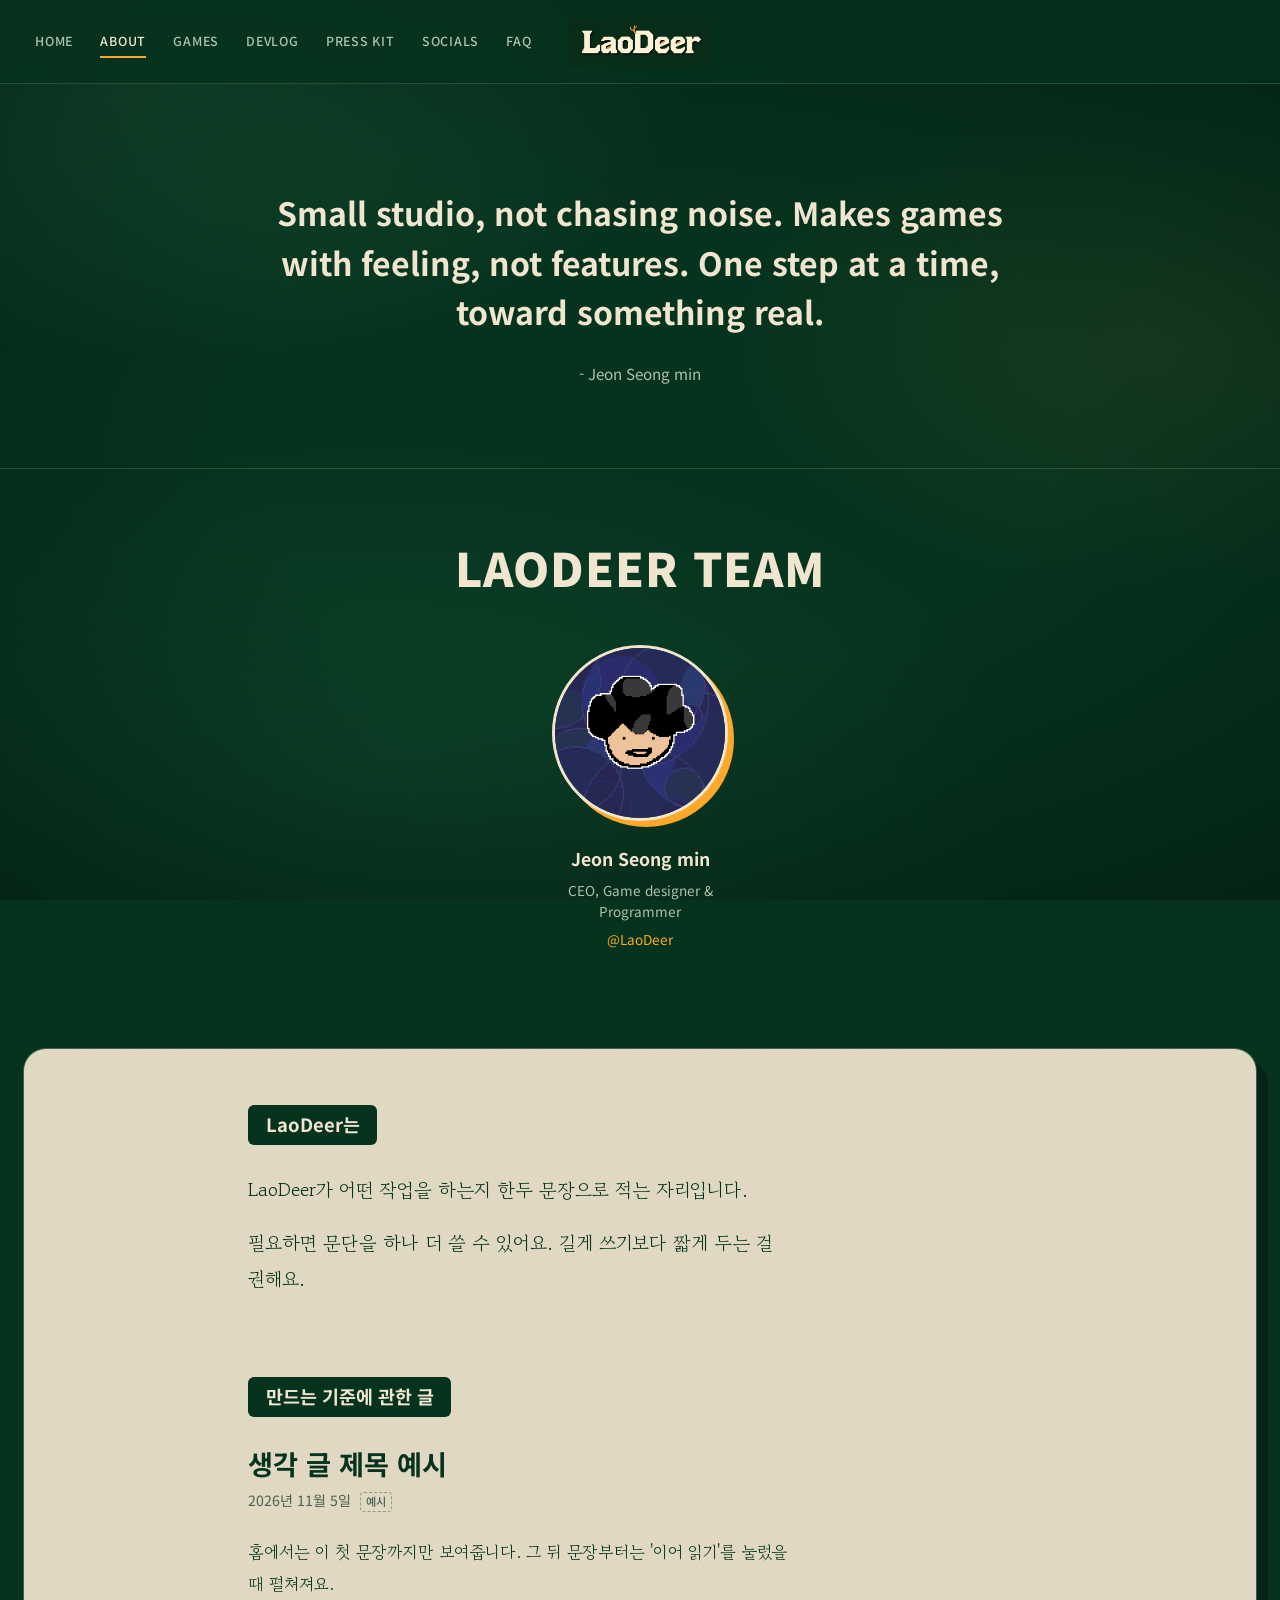
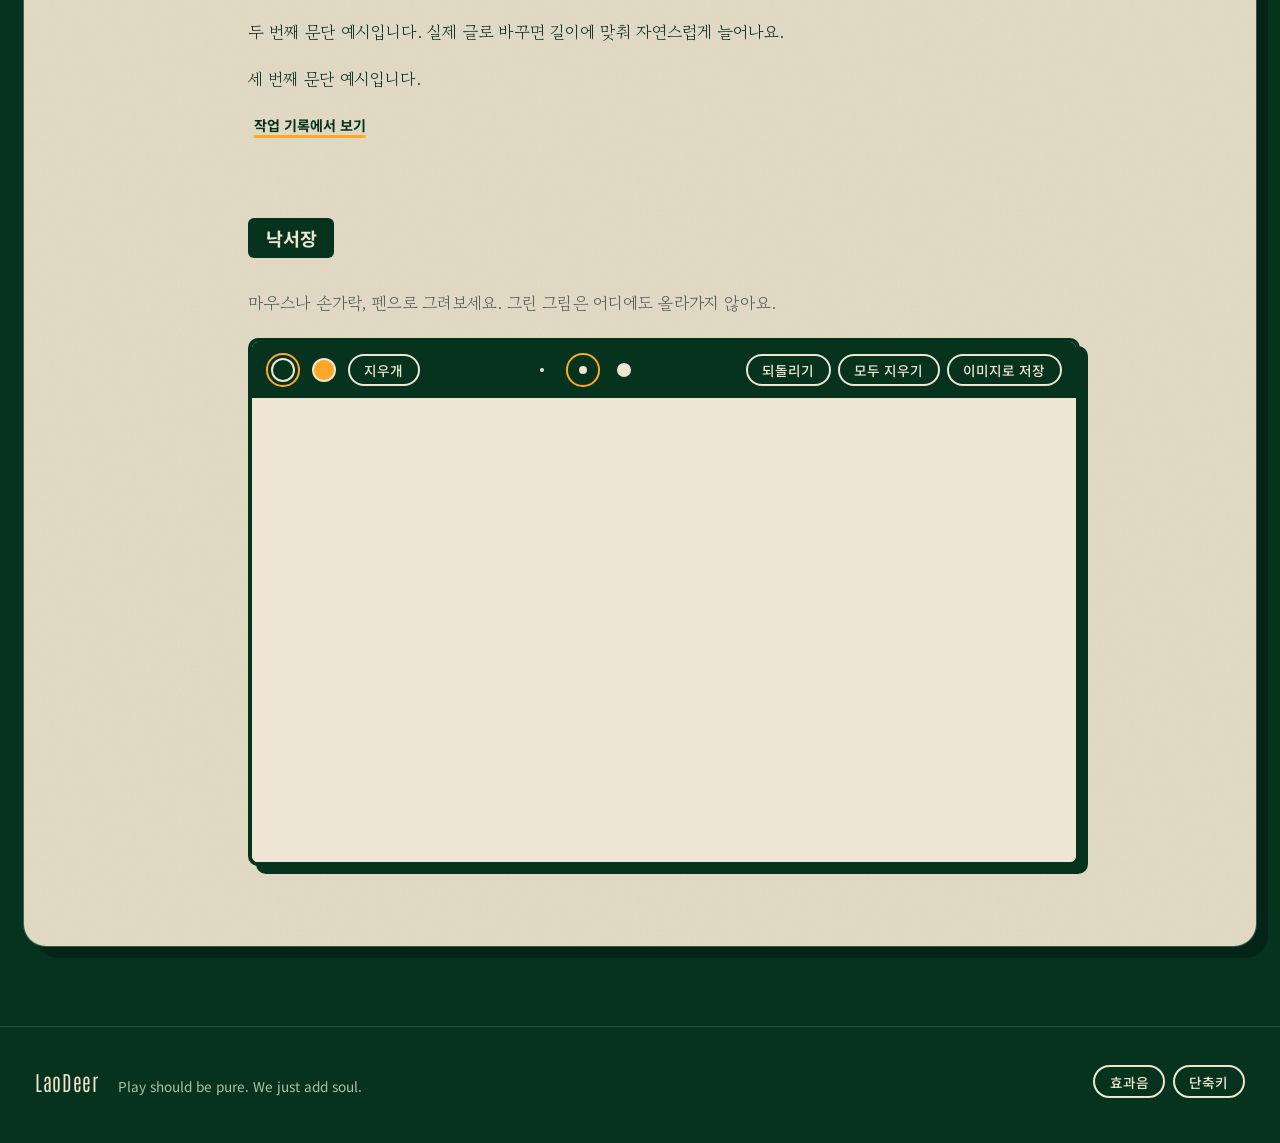
==== commit 2d76e228: "itch.io 개발일지 연동 - tools/sync-itch.mjs: itch 게임별 devlog RSS와 글 페이지에서 본문 전체를 가져와 data/itch.js 로 저장 - G" ====
--- a/about.html
+++ b/about.html
@@ -21,6 +21,7 @@
   <script src="data/studio.js"></script>
   <script src="data/games.js"></script>
   <script src="data/records.js"></script>
+  <script src="data/itch.js"></script>
   <script src="assets/js/site.js"></script>
   <script src="assets/js/fx.js"></script>
 </body>
--- a/assets/css/style.css
+++ b/assets/css/style.css
@@ -12,16 +12,19 @@
   --green: #06331E;
   --green-deep: #032015;  /* 초록을 더 어둡게: 첫 화면 아래쪽 그늘 */
   --amber: #FDA828;
-  --cream: #FEEFD7;
-
-  --cream-deep: #F6DFB8;
+  --cream: #F0E5CF;      /* 팀 크림(#FEEFD7)을 한 톤 낮춘 아이보리 */
+
+  --paper: #E6DBC5;      /* 읽는 부분의 종이 */
+  --paper-hi: #EEE5D3;   /* 종이 위의 칸 (팩트 시트, FAQ 등) */
+  --cream-deep: #D9CCB1;
   --ink: var(--green);
   --ink-soft: #4A6152;
   --ink-faint: #8E9A82;
   --line: rgba(6, 51, 30, .16);
   --on-green: var(--cream);
-  --on-green-soft: #B9C9B4;
-  --on-green-line: rgba(254, 239, 215, .16);
+  --on-green-soft: #AFC2AA;
+  --on-green-line: rgba(240, 229, 207, .14);
+  --noise: url("data:image/svg+xml,%3Csvg xmlns='http://www.w3.org/2000/svg' width='180' height='180'%3E%3Cfilter id='n'%3E%3CfeTurbulence type='fractalNoise' baseFrequency='.9' numOctaves='2' stitchTiles='stitch'/%3E%3CfeColorMatrix values='0 0 0 0 0.02 0 0 0 0 0.2 0 0 0 0 0.12 0 0 0 .06 0'/%3E%3C/filter%3E%3Crect width='100%25' height='100%25' filter='url(%23n)'/%3E%3C/svg%3E");
 
   --display: "Noto Sans KR", "Apple SD Gothic Neo", "Malgun Gothic", sans-serif;
   --serif: "Gowun Batang", "Nanum Myeongjo", serif;
@@ -43,8 +46,14 @@
 
 body {
   margin: 0;
-  background-color: var(--cream);
-  background-image: url("data:image/svg+xml,%3Csvg xmlns='http://www.w3.org/2000/svg' width='180' height='180'%3E%3Cfilter id='n'%3E%3CfeTurbulence type='fractalNoise' baseFrequency='.9' numOctaves='2' stitchTiles='stitch'/%3E%3CfeColorMatrix values='0 0 0 0 0.02 0 0 0 0 0.2 0 0 0 0 0.12 0 0 0 .05 0'/%3E%3C/filter%3E%3Crect width='100%25' height='100%25' filter='url(%23n)'/%3E%3C/svg%3E");
+  background-color: var(--green);
+  background-image:
+    radial-gradient(ellipse 80% 60% at 50% 50%, transparent 40%, rgba(2, 22, 14, .5) 100%),
+    radial-gradient(ellipse 60% 45% at 12% 8%, rgba(46, 125, 82, .38), transparent 70%),
+    radial-gradient(ellipse 50% 40% at 92% 38%, rgba(253, 168, 40, .07), transparent 70%),
+    radial-gradient(ellipse 70% 50% at 30% 85%, rgba(24, 96, 60, .35), transparent 70%);
+  background-repeat: no-repeat;
+  background-attachment: fixed;
   color: var(--ink);
   font-family: var(--serif);
   font-size: 1.0625rem;
@@ -66,7 +75,10 @@
 .skip { position: absolute; left: 1rem; top: -3rem; z-index: 80; background: var(--amber); color: var(--green); padding: .4rem .8rem; font-family: var(--display); }
 .skip:focus { top: 1rem; }
 
-.dark { background: var(--green); color: var(--on-green); }
+.dark { background: transparent; color: var(--on-green); }
+
+.page, .hero-text, .hero-cue, .cards, .big-title, .phead-ko, .statement blockquote, .team, .game,
+.press-key, .press-studio p, .ourgames .empty, footer.site > * { position: relative; z-index: 2; }
 
 /* ---------- 머리: 왼쪽 메뉴, 가운데 로고 ---------- */
 
@@ -78,7 +90,9 @@
   align-items: center;
   height: var(--head-h);
   padding: 0 2.2rem;
-  background: var(--green);
+  background: rgba(6, 51, 30, .82);
+  -webkit-backdrop-filter: blur(10px);
+  backdrop-filter: blur(10px);
   color: var(--on-green);
   border-bottom: 1px solid var(--on-green-line);
 }
@@ -120,12 +134,16 @@
   place-items: center;
   min-height: max(32rem, calc(100svh - var(--head-h)));
   overflow: hidden;
-  background: var(--green);
   color: var(--cream);
   text-align: center;
-  isolation: isolate;
-}
-.hero-bg { position: absolute; inset: -4%; z-index: -2; }
+}
+.hero-bg {
+  position: absolute;
+  inset: -4%;
+  z-index: -2;
+  -webkit-mask-image: linear-gradient(180deg, #000 55%, transparent 96%);
+  mask-image: linear-gradient(180deg, #000 55%, transparent 96%);
+}
 .hero-bg img {
   width: 100%;
   height: 100%;
@@ -139,7 +157,7 @@
   position: absolute;
   inset: 0;
   z-index: -1;
-  background: linear-gradient(180deg, rgba(6, 51, 30, .25) 0%, rgba(6, 51, 30, 0) 40%, var(--green) 100%);
+  background: linear-gradient(180deg, rgba(6, 51, 30, .25) 0%, rgba(6, 51, 30, 0) 40%, rgba(6, 51, 30, .35) 100%);
 }
 .hero-text { padding: 0 1.5rem; max-width: 60rem; }
 .slogan-en {
@@ -262,8 +280,18 @@
 
 /* ---------- 본문 틀 (크림) ---------- */
 
-.page { padding: 0 var(--side) 6rem; }
-.recent { padding-top: 4.5rem; }
+.page {
+  width: min(calc(100% - 3rem), calc(var(--wrap) + 7rem));
+  margin: 0 auto 5rem;
+  padding: 3.5rem 3.5rem 5rem;
+  background-color: var(--paper);
+  background-image: var(--noise);
+  border-radius: 22px;
+  box-shadow: 0 0 0 1px rgba(240, 229, 207, .25), 12px 12px 0 rgba(2, 22, 14, .45);
+  color: var(--ink);
+}
+.phead + .page, .press-head + .page { margin-top: 0; }
+.recent { padding-top: 3.5rem; }
 .recent-more { margin-left: calc(var(--margin) + var(--gap)); }
 .btn {
   display: inline-block;
@@ -416,7 +444,7 @@
 
 /* ---------- 게임 상세 ---------- */
 
-.stage { padding: 2.6rem var(--side) 4.5rem; background: var(--green); color: var(--on-green); }
+.stage { padding: 2.6rem var(--side) 4.5rem; color: var(--on-green); }
 .back { margin: 0 0 1.4rem; font-family: var(--display); font-size: .9rem; }
 .back a { color: var(--on-green-soft); text-decoration: none; }
 .back a::before { content: "‹ "; }
@@ -447,7 +475,7 @@
 .store:hover { background: var(--cream); border-color: var(--cream); }
 .store.ghost { background: transparent; color: var(--cream); border-color: var(--cream); }
 .store.ghost:hover { background: var(--cream); color: var(--green); }
-.game-records { padding-top: 4rem; }
+.game-records { padding-top: 3.5rem; }
 .game-records .filters { margin-top: 0; }
 
 /* ---------- ABOUT ---------- */
@@ -493,7 +521,7 @@
 .member-role { margin-top: .3rem; font-size: .85rem; color: var(--on-green-soft); line-height: 1.5; }
 .member-handle { margin-top: .4rem; font-size: .85rem; color: var(--amber); }
 
-.about { padding-top: 4.5rem; }
+.about { padding-top: 3.5rem; }
 .about-intro, .essay, .pad-hint, .pad { margin-left: calc(var(--margin) + var(--gap)); }
 .about-intro { max-width: var(--text); font-size: 1.2rem; line-height: 1.85; }
 .ex-line { margin-top: .6rem; }
@@ -505,7 +533,7 @@
 .essay-date .ex { margin-left: .8em; }
 
 .pad-hint { max-width: var(--text); color: var(--ink-soft); margin-bottom: 1.2rem; }
-.pad { max-width: 52rem; border: var(--frame) solid var(--green); border-radius: var(--radius); box-shadow: 8px 8px 0 var(--green); overflow: hidden; background: var(--cream); }
+.pad { max-width: 52rem; border: var(--frame) solid var(--green); border-radius: var(--radius); box-shadow: 8px 8px 0 var(--green); overflow: hidden; background: var(--paper-hi); }
 .pad-tools { display: flex; flex-wrap: wrap; justify-content: space-between; gap: .6rem 1.4rem; padding: .7rem .9rem; background: var(--green); }
 .pad-group { display: flex; align-items: center; gap: .45rem; flex-wrap: wrap; }
 .pad canvas { display: block; width: 100%; aspect-ratio: 16 / 9; touch-action: none; cursor: crosshair; }
@@ -527,15 +555,14 @@
   grid-template-columns: minmax(0, 1.4fr) minmax(16rem, 1fr);
   gap: 3rem 4rem;
   padding-top: 4rem;
-  max-width: calc(64rem + 2 * var(--side));
-  margin: 0 auto;
+  width: min(calc(100% - 3rem), 72rem);
 }
 .press-desc h2, .factsheet h2 { margin: 0 0 1rem; font-family: var(--display); font-weight: 900; font-size: 1.4rem; letter-spacing: .02em; }
 .press-desc h3 { margin: 2.4rem 0 1rem; font-family: var(--display); font-weight: 700; font-size: 1.05rem; }
 .press-shots { list-style: none; margin: 0; padding: 0; display: grid; grid-template-columns: repeat(3, 1fr); gap: .8rem; }
 .press-shots .zoom { width: 100%; }
 .press-shots img { width: 100%; aspect-ratio: 1; object-fit: cover; border-radius: 8px; border: 2px solid var(--green); }
-.factsheet { padding: 1.6rem 1.8rem; border: var(--frame) solid var(--green); border-radius: var(--radius); box-shadow: 8px 8px 0 var(--green); align-self: start; background: #FFF6E4; }
+.factsheet { padding: 1.6rem 1.8rem; border: var(--frame) solid var(--green); border-radius: var(--radius); box-shadow: 8px 8px 0 var(--green); align-self: start; background: var(--paper-hi); }
 .factsheet dl { margin: 0; }
 .factsheet dl div { padding: .65rem 0; border-top: 1px solid var(--line); }
 .factsheet dl div:first-child { border-top: 0; padding-top: 0; }
@@ -556,7 +583,7 @@
   padding: 1.3rem 1.6rem;
   border: var(--frame) solid var(--green);
   border-radius: var(--radius);
-  background: #FFF6E4;
+  background: var(--paper-hi);
   box-shadow: 6px 6px 0 var(--green);
   text-decoration: none;
   font-family: var(--display);
@@ -571,7 +598,7 @@
 /* ---------- FAQ ---------- */
 
 .faq { max-width: 46rem; margin: 4rem auto 0; display: grid; gap: .9rem; }
-.qa { border: var(--frame) solid var(--green); border-radius: var(--radius); background: #FFF6E4; overflow: hidden; }
+.qa { border: var(--frame) solid var(--green); border-radius: var(--radius); background: var(--paper-hi); overflow: hidden; }
 .qa summary {
   display: flex;
   align-items: center;
@@ -602,7 +629,6 @@
   justify-content: space-between;
   gap: 1rem 2rem;
   padding: 2.2rem 2.2rem 2.6rem;
-  background: var(--green);
   color: var(--on-green-soft);
   border-top: 1px solid var(--on-green-line);
   font-family: var(--display);
@@ -684,7 +710,7 @@
 
 /* ---------- 단축키 도움말 ---------- */
 
-.help { width: min(26rem, calc(100vw - 2rem)); padding: 1.6rem 1.8rem; border: var(--frame) solid var(--green); border-radius: var(--radius); background: var(--cream); color: var(--green); box-shadow: 8px 8px 0 var(--amber); }
+.help { width: min(26rem, calc(100vw - 2rem)); padding: 1.6rem 1.8rem; border: var(--frame) solid var(--green); border-radius: var(--radius); background: var(--paper); color: var(--green); box-shadow: 8px 8px 0 var(--amber); }
 .help::backdrop { background: rgba(6, 51, 30, .55); }
 .help h2 { margin: 0 0 1rem; font-family: var(--display); font-weight: 900; font-size: 1.4rem; }
 .help dl { margin: 0 0 1.3rem; }
@@ -766,9 +792,11 @@
   .big-title { margin-bottom: 2.2rem; }
   .phead { padding: 3rem 1rem 2.6rem; }
 
+  .page { width: calc(100% - 1.25rem); padding: 2rem 1.1rem 3rem; border-radius: 16px; margin-bottom: 3rem; box-shadow: 0 0 0 1px rgba(240, 229, 207, .25), 6px 6px 0 rgba(2, 22, 14, .45); }
+  .press-cols { width: calc(100% - 1.25rem); }
   .filters, .empty, .band, .recent-more, .about-intro, .essay, .pad-hint, .pad { margin-left: 0; }
-  .filters { margin-top: 2rem; margin-bottom: 2.2rem; }
-  .recent { padding-top: 3rem; }
+  .filters { margin-top: 1.2rem; margin-bottom: 2.2rem; }
+  .recent, .about, .game-records { padding-top: 2rem; }
 
   .month { width: auto; text-align: left; margin-bottom: 1rem; }
   .month:not(:first-child) { margin-top: 1rem; }
@@ -812,3 +840,27 @@
 @media (prefers-reduced-motion: reduce) {
   *, *::before, *::after { transition: none !important; animation: none !important; }
 }
+
+/* 종이 첫머리의 분류 버튼은 위 여백을 겹치지 않게 */
+.page > .filters:first-child { margin-top: 0; }
+.page > .faq, .page > .socials { margin-top: 0; }
+
+/* ---------- itch.io 에서 가져온 개발일지 ---------- */
+
+.meta .src-itch { padding: .1rem .5rem; border-radius: 4px; background: var(--green); color: var(--cream); font-size: .72rem; }
+.itch-actions { display: flex; flex-wrap: wrap; align-items: center; gap: .6rem 1.4rem; margin-top: .4rem; }
+.itch-link { font-family: var(--display); font-weight: 700; font-size: .9rem; }
+.post-html { margin: .2rem 0 1.4rem; }
+.post-html h1, .post-html h2 { margin: 1.8rem 0 .6rem; font-family: var(--display); font-size: 1.2rem; font-weight: 700; line-height: 1.45; }
+.post-html h3, .post-html h4, .post-html h5, .post-html h6 { margin: 1.3rem 0 .5rem; font-family: var(--display); font-size: 1rem; font-weight: 700; line-height: 1.5; }
+.post-html > :first-child { margin-top: 0; }
+.post-html figure { margin: 0; }
+.post-html .zoom { margin: .8rem 0 1rem; }
+.post-html img { max-width: calc(100% - 5px); height: auto; border: 3px solid var(--green); border-radius: 8px; box-shadow: 5px 5px 0 var(--green); background: var(--paper-hi); }
+.post-html ul, .post-html ol { padding-left: 1.3rem; }
+.post-html blockquote { margin: 1rem 0; padding-left: 1rem; border-left: 4px solid var(--amber); }
+.post-html a { font-weight: 700; }
+.post-html details { margin: 1rem 0; padding: .5rem .9rem; border: 2px solid var(--green); border-radius: 8px; background: var(--paper-hi); }
+.post-html summary { font-family: var(--display); font-weight: 700; cursor: pointer; }
+.post-html .spoiler { padding: 0 .2rem; border-radius: 4px; background: var(--green); color: transparent; cursor: pointer; transition: color .2s; }
+.post-html .spoiler:hover, .post-html .spoiler:focus { color: var(--cream); }
